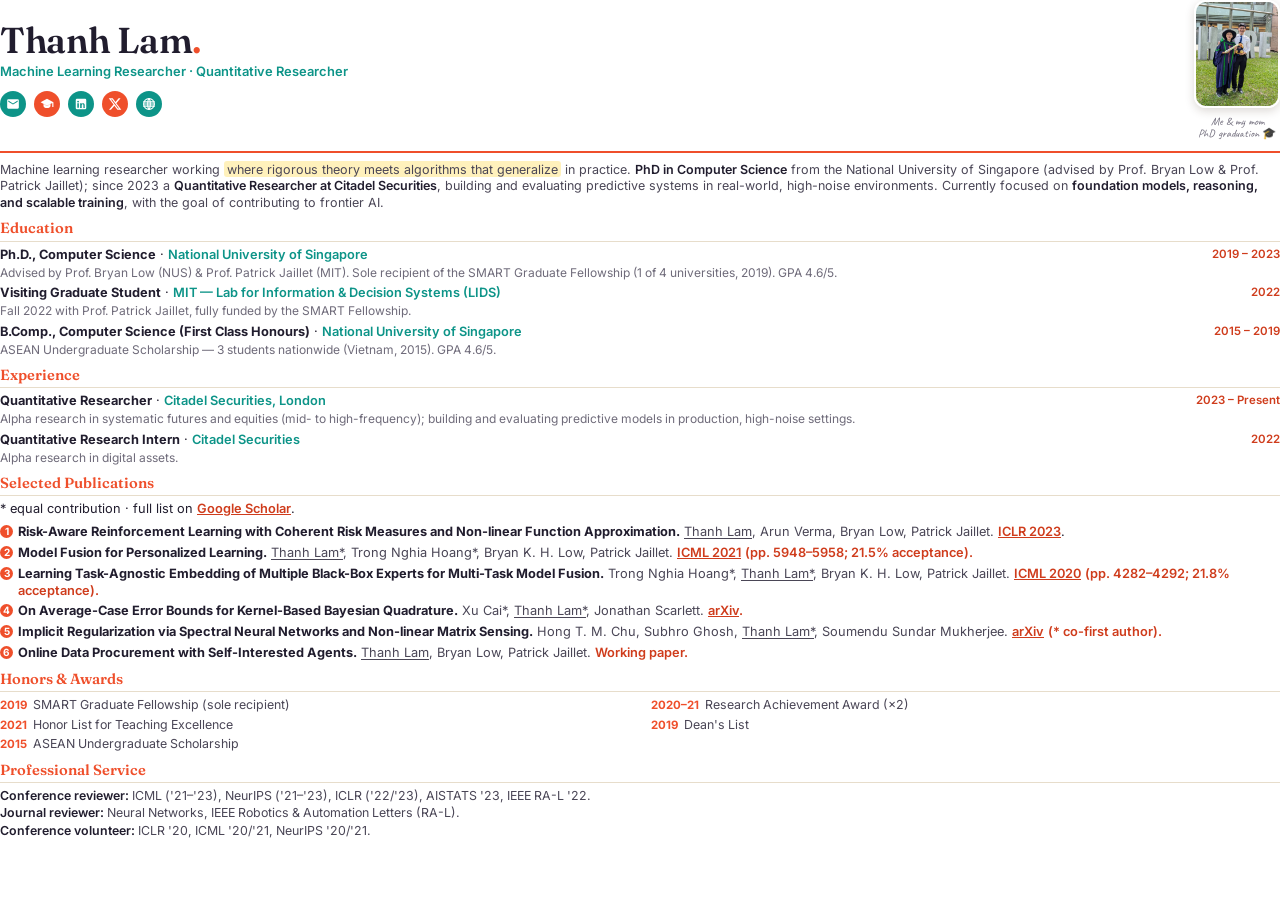
==== cv.html @ f82ea825 "Initial commit" ====
<!DOCTYPE html>
<html lang="en">
<head>
<meta charset="UTF-8" />
<title>Thanh Lam — CV</title>
<link rel="preconnect" href="https://fonts.googleapis.com" />
<link rel="preconnect" href="https://fonts.gstatic.com" crossorigin />
<link href="https://fonts.googleapis.com/css2?family=Caveat:wght@600;700&family=Fraunces:opsz,wght@9..144,500;9..144,600;9..144,700&family=Inter:wght@400;500;600;700&display=swap" rel="stylesheet" />
<style>
  @page { size: A4; margin: 13mm 15mm; }
  * { box-sizing: border-box; margin: 0; padding: 0; }
  :root {
    --ink: #211d2e;
    --soft: #4a4656;
    --faint: #6f6b7a;
    --accent: #ef4f2b;
    --accent-ink: #cf3c1c;
    --teal: #0d9488;
    --rule: #e7ddcb;
    --hl: #ffdf6b;
    --sans: 'Inter', -apple-system, Arial, sans-serif;
    --display: 'Fraunces', Georgia, serif;
    --hand: 'Caveat', cursive;
  }
  html { -webkit-print-color-adjust: exact; print-color-adjust: exact; }
  body { font-family: var(--sans); color: var(--ink); font-size: 9.6pt; line-height: 1.32; }
  a { color: inherit; text-decoration: none; }
  .hl {
    background-color: rgba(255, 223, 107, .45);
    border-radius: 3px; padding: .5px 3px;
    box-decoration-break: clone; -webkit-box-decoration-break: clone;
  }

  /* ---- Header ---- */
  .head { display: flex; gap: 18px; align-items: center; border-bottom: 2.5px solid var(--accent); padding-bottom: 11px; }
  .head__text { flex: 1; }
  .name { font-family: var(--display); font-size: 27pt; font-weight: 600; line-height: 1; letter-spacing: -.3px; }
  .name .dot { color: var(--accent); }
  .role { font-size: 9.7pt; color: var(--teal); font-weight: 600; margin-top: 5px; }

  .icons { display: flex; gap: 8px; margin-top: 11px; }
  .icons a {
    width: 26px; height: 26px; border-radius: 50%; background: var(--accent);
    display: inline-flex; align-items: center; justify-content: center;
  }
  .icons a.teal { background: var(--teal); }
  .icons svg { width: 14px; height: 14px; }
  .icons svg [fill] { fill: #fff; } .icons svg [stroke] { stroke: #fff; }

  .photo { width: 86px; flex: 0 0 86px; text-align: center; }
  .photo img { width: 86px; height: 108px; object-fit: cover; border-radius: 12px; border: 2.5px solid #fff; box-shadow: 0 3px 10px rgba(60,40,20,.18); }
  .photo .cap { font-family: var(--hand); font-size: 8.5pt; color: var(--faint); margin-top: 3px; line-height: 1.05; }

  /* ---- Summary ---- */
  .summary { margin-top: 9px; font-size: 9.4pt; color: var(--soft); }
  .summary b { color: var(--ink); font-weight: 600; }

  /* ---- Sections ---- */
  section { margin-top: 8px; }
  h2 {
    font-family: var(--display); font-size: 11pt; font-weight: 600; color: var(--accent);
    border-bottom: 1px solid var(--rule); padding-bottom: 2px; margin-bottom: 5px;
  }

  .row { display: grid; grid-template-columns: 1fr auto; gap: 8px; margin-bottom: 5px; }
  .row:last-child { margin-bottom: 0; }
  .row .title { font-weight: 700; }
  .row .where { color: var(--teal); font-weight: 600; }
  .row .detail { color: var(--faint); font-size: 9pt; margin-top: 1px; }
  .when { text-align: right; color: var(--accent-ink); font-size: 8.6pt; font-weight: 600; white-space: nowrap; }

  /* publications */
  ol.pubs { list-style: none; counter-reset: p; }
  ol.pubs li { position: relative; padding-left: 18px; margin-bottom: 4px; }
  ol.pubs li::before {
    counter-increment: p; content: counter(p);
    position: absolute; left: 0; top: 1px; color: #fff; background: var(--accent);
    width: 13px; height: 13px; border-radius: 50%; font-size: 7.5pt; font-weight: 700;
    display: flex; align-items: center; justify-content: center;
  }
  .pub-title { font-weight: 700; }
  .pub-authors { color: var(--soft); }
  .pub-venue { color: var(--accent-ink); font-weight: 600; }
  .me { text-decoration: underline; text-underline-offset: 2px; }

  .cols { display: grid; grid-template-columns: 1fr 1fr; gap: 3px 22px; }
  .kv { font-size: 9.3pt; color: var(--soft); }
  .kv .yr { color: var(--accent); font-weight: 700; font-size: 8.6pt; margin-right: 6px; }
  .inline { font-size: 9.3pt; color: var(--soft); margin-bottom: 1px; }
  .inline b { color: var(--ink); font-weight: 600; }
</style>
</head>
<body>

  <div class="head">
    <div class="head__text">
      <div class="name">Thanh Lam<span class="dot">.</span></div>
      <div class="role">Machine Learning Researcher · Quantitative Researcher</div>
      <div class="icons">
        <a class="teal" href="mailto:lamchithanh1997@gmail.com" title="Email" aria-label="Email">
          <svg viewBox="0 0 24 24"><path fill="#fff" d="M20 4H4a2 2 0 0 0-2 2v12a2 2 0 0 0 2 2h16a2 2 0 0 0 2-2V6a2 2 0 0 0-2-2Zm0 4-8 5-8-5V6l8 5 8-5Z"/></svg>
        </a>
        <a href="https://scholar.google.com/citations?user=EnEvefwAAAAJ&hl=en" title="Google Scholar" aria-label="Google Scholar">
          <svg viewBox="0 0 24 24"><path fill="#fff" d="M12 3 1 9l11 6 9-4.91V17h2V9L12 3Zm-6 9.18v3.32C6 17.43 8.69 19 12 19s6-1.57 6-3.5v-3.32l-6 3.27-6-3.27Z"/></svg>
        </a>
        <a class="teal" href="https://www.linkedin.com/in/thanhlam26/" title="LinkedIn" aria-label="LinkedIn">
          <svg viewBox="0 0 24 24"><path fill="#fff" d="M19 3a2 2 0 0 1 2 2v14a2 2 0 0 1-2 2H5a2 2 0 0 1-2-2V5a2 2 0 0 1 2-2h14ZM8.34 18.34V10.5H5.67v7.84h2.67ZM7 9.34a1.55 1.55 0 1 0 0-3.1 1.55 1.55 0 0 0 0 3.1Zm11.34 9v-4.3c0-2.3-1.23-3.37-2.87-3.37a2.48 2.48 0 0 0-2.25 1.24v-1.06h-2.67v7.84h2.67v-4.15c0-1.1.2-2.16 1.57-2.16 1.34 0 1.35 1.26 1.35 2.23v4.08h2.87Z"/></svg>
        </a>
        <a href="https://x.com/chi_thanh_lam" title="X" aria-label="X">
          <svg viewBox="0 0 24 24"><path fill="#fff" d="M18.244 2.25h3.308l-7.227 8.26 8.502 11.24H16.17l-5.214-6.817L4.99 21.75H1.68l7.73-8.835L1.254 2.25H8.08l4.713 6.231 5.45-6.231Zm-1.161 17.52h1.833L7.084 4.126H5.117L17.083 19.77Z"/></svg>
        </a>
        <a class="teal" href="https://thanh-lam-research.github.io" title="Personal website" aria-label="Personal website">
          <svg viewBox="0 0 24 24" fill="none" stroke="#fff" stroke-width="1.9" stroke-linecap="round" stroke-linejoin="round">
            <circle cx="12" cy="12" r="9.2"/>
            <line x1="2.8" y1="12" x2="21.2" y2="12"/>
            <line x1="2.8" y1="8.3" x2="21.2" y2="8.3"/>
            <line x1="2.8" y1="15.7" x2="21.2" y2="15.7"/>
            <path d="M12 2.8c3 2.6 3 15.8 0 18.4M12 2.8c-3 2.6-3 15.8 0 18.4"/>
          </svg>
        </a>
      </div>
    </div>
    <div class="photo">
      <img src="assets/profile.jpg" alt="Thanh Lam" />
      <div class="cap">Me &amp; my mom<br>PhD graduation 🎓</div>
    </div>
  </div>

  <p class="summary">
    Machine learning researcher working <span class="hl">where rigorous theory meets algorithms that
    generalize</span> in practice. <b>PhD in Computer Science</b> from the National University of Singapore
    (advised by Prof. Bryan Low &amp; Prof. Patrick Jaillet); since 2023 a <b>Quantitative Researcher at
    Citadel Securities</b>, building and evaluating predictive systems in real-world, high-noise environments.
    Currently focused on <b>foundation models, reasoning, and scalable training</b>, with the goal of
    contributing to frontier AI.
  </p>

  <section>
    <h2>Education</h2>
    <div class="row">
      <div>
        <span class="title">Ph.D., Computer Science</span> · <span class="where">National University of Singapore</span>
        <div class="detail">Advised by Prof. Bryan Low (NUS) &amp; Prof. Patrick Jaillet (MIT). Sole recipient of the SMART Graduate Fellowship (1 of 4 universities, 2019). GPA 4.6/5.</div>
      </div>
      <div class="when">2019 – 2023</div>
    </div>
    <div class="row">
      <div>
        <span class="title">Visiting Graduate Student</span> · <span class="where">MIT — Lab for Information &amp; Decision Systems (LIDS)</span>
        <div class="detail">Fall 2022 with Prof. Patrick Jaillet, fully funded by the SMART Fellowship.</div>
      </div>
      <div class="when">2022</div>
    </div>
    <div class="row">
      <div>
        <span class="title">B.Comp., Computer Science (First Class Honours)</span> · <span class="where">National University of Singapore</span>
        <div class="detail">ASEAN Undergraduate Scholarship — 3 students nationwide (Vietnam, 2015). GPA 4.6/5.</div>
      </div>
      <div class="when">2015 – 2019</div>
    </div>
  </section>

  <section>
    <h2>Experience</h2>
    <div class="row">
      <div>
        <span class="title">Quantitative Researcher</span> · <span class="where">Citadel Securities, London</span>
        <div class="detail">Alpha research in systematic futures and equities (mid- to high-frequency); building and evaluating predictive models in production, high-noise settings.</div>
      </div>
      <div class="when">2023 – Present</div>
    </div>
    <div class="row">
      <div>
        <span class="title">Quantitative Research Intern</span> · <span class="where">Citadel Securities</span>
        <div class="detail">Alpha research in digital assets.</div>
      </div>
      <div class="when">2022</div>
    </div>
  </section>

  <section>
    <h2>Selected Publications</h2>
    <p class="detail" style="margin-bottom:6px;">* equal contribution · full list on <a href="https://scholar.google.com/citations?user=EnEvefwAAAAJ&hl=en" style="color:var(--accent-ink);font-weight:600;text-decoration:underline;">Google Scholar</a>.</p>
    <ol class="pubs">
      <li>
        <span class="pub-title">Risk-Aware Reinforcement Learning with Coherent Risk Measures and Non-linear Function Approximation.</span>
        <span class="pub-authors"><span class="me">Thanh Lam</span>, Arun Verma, Bryan Low, Patrick Jaillet.</span>
        <a href="https://openreview.net/forum?id=-RwZOVybbj" class="pub-venue" style="text-decoration:underline;">ICLR 2023</a>.
      </li>
      <li>
        <span class="pub-title">Model Fusion for Personalized Learning.</span>
        <span class="pub-authors"><span class="me">Thanh Lam*</span>, Trong Nghia Hoang*, Bryan K. H. Low, Patrick Jaillet.</span>
        <a href="https://proceedings.mlr.press/v139/lam21a.html" class="pub-venue" style="text-decoration:underline;">ICML 2021</a>
        <span class="pub-venue">(pp. 5948–5958; 21.5% acceptance).</span>
      </li>
      <li>
        <span class="pub-title">Learning Task-Agnostic Embedding of Multiple Black-Box Experts for Multi-Task Model Fusion.</span>
        <span class="pub-authors">Trong Nghia Hoang*, <span class="me">Thanh Lam*</span>, Bryan K. H. Low, Patrick Jaillet.</span>
        <a href="https://proceedings.mlr.press/v119/hoang20b.html" class="pub-venue" style="text-decoration:underline;">ICML 2020</a>
        <span class="pub-venue">(pp. 4282–4292; 21.8% acceptance).</span>
      </li>
      <li>
        <span class="pub-title">On Average-Case Error Bounds for Kernel-Based Bayesian Quadrature.</span>
        <span class="pub-authors">Xu Cai*, <span class="me">Thanh Lam*</span>, Jonathan Scarlett.</span>
        <a href="https://arxiv.org/abs/2202.10615" class="pub-venue" style="text-decoration:underline;">arXiv</a><span class="pub-venue">.</span>
      </li>
      <li>
        <span class="pub-title">Implicit Regularization via Spectral Neural Networks and Non-linear Matrix Sensing.</span>
        <span class="pub-authors">Hong T. M. Chu, Subhro Ghosh, <span class="me">Thanh Lam*</span>, Soumendu Sundar Mukherjee.</span>
        <a href="https://arxiv.org/abs/2402.17595" class="pub-venue" style="text-decoration:underline;">arXiv</a>
        <span class="pub-venue">(* co-first author).</span>
      </li>
      <li>
        <span class="pub-title">Online Data Procurement with Self-Interested Agents.</span>
        <span class="pub-authors"><span class="me">Thanh Lam</span>, Bryan Low, Patrick Jaillet.</span>
        <span class="pub-venue">Working paper.</span>
      </li>
    </ol>
  </section>

  <section>
    <h2>Honors &amp; Awards</h2>
    <div class="cols">
      <div class="kv"><span class="yr">2019</span>SMART Graduate Fellowship (sole recipient)</div>
      <div class="kv"><span class="yr">2020–21</span>Research Achievement Award (×2)</div>
      <div class="kv"><span class="yr">2021</span>Honor List for Teaching Excellence</div>
      <div class="kv"><span class="yr">2019</span>Dean's List</div>
      <div class="kv"><span class="yr">2015</span>ASEAN Undergraduate Scholarship</div>
    </div>
  </section>

  <section>
    <h2>Professional Service</h2>
    <div class="inline"><b>Conference reviewer:</b> ICML ('21–'23), NeurIPS ('21–'23), ICLR ('22/'23), AISTATS '23, IEEE RA-L '22.</div>
    <div class="inline"><b>Journal reviewer:</b> Neural Networks, IEEE Robotics &amp; Automation Letters (RA-L).</div>
    <div class="inline"><b>Conference volunteer:</b> ICLR '20, ICML '20/'21, NeurIPS '20/'21.</div>
  </section>

</body>
</html>
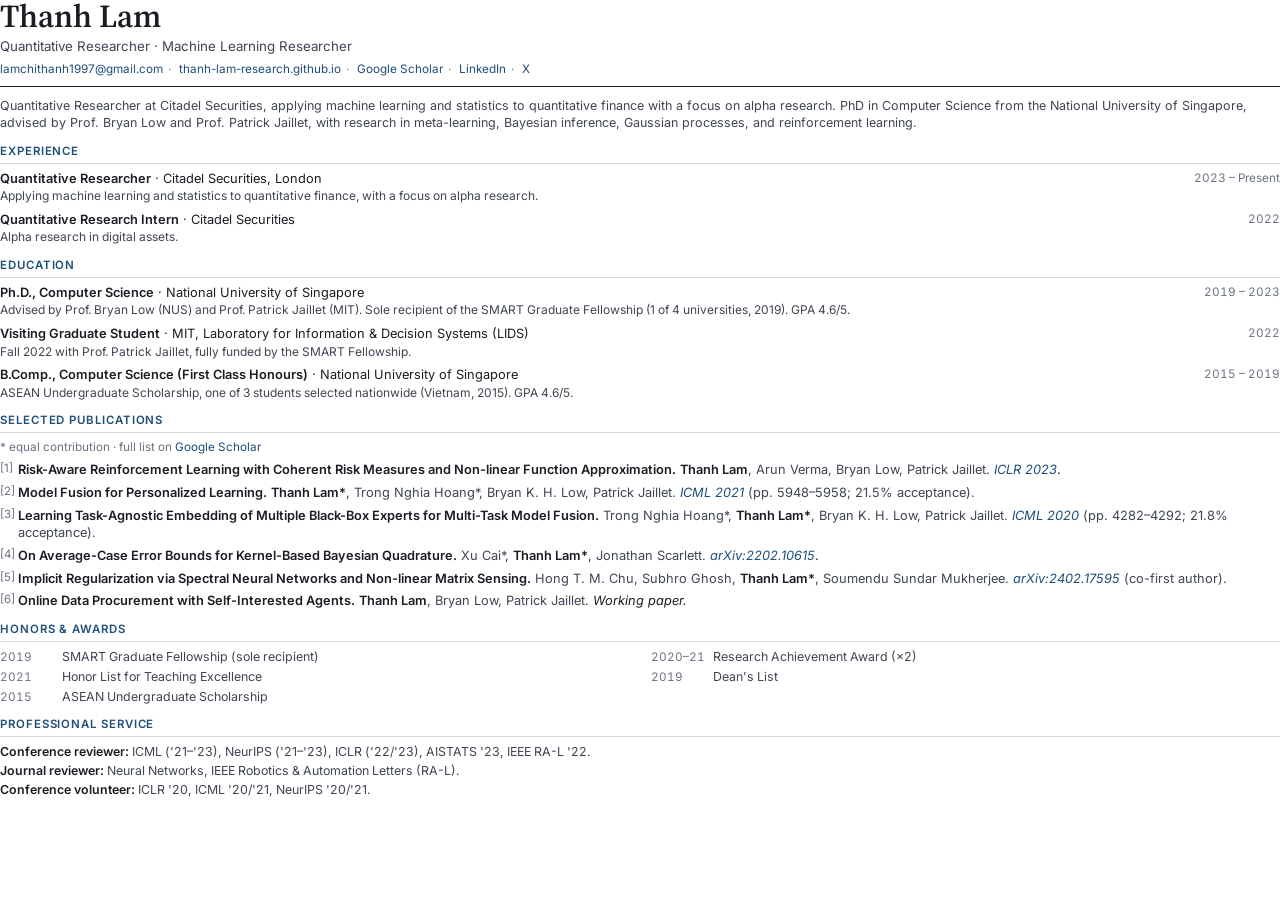
==== commit d554ec22: "Redesign site and CV with a more professional look - Rewrite bio in third person and simplify sectio" ====
--- a/cv.html
+++ b/cv.html
@@ -5,167 +5,98 @@
 <title>Thanh Lam — CV</title>
 <link rel="preconnect" href="https://fonts.googleapis.com" />
 <link rel="preconnect" href="https://fonts.gstatic.com" crossorigin />
-<link href="https://fonts.googleapis.com/css2?family=Caveat:wght@600;700&family=Fraunces:opsz,wght@9..144,500;9..144,600;9..144,700&family=Inter:wght@400;500;600;700&display=swap" rel="stylesheet" />
+<link href="https://fonts.googleapis.com/css2?family=Source+Serif+4:opsz,wght@8..60,400;8..60,600&family=Inter:wght@400;500;600&display=swap" rel="stylesheet" />
 <style>
-  @page { size: A4; margin: 13mm 15mm; }
+  @page { size: A4; margin: 15mm 17mm; }
   * { box-sizing: border-box; margin: 0; padding: 0; }
   :root {
-    --ink: #211d2e;
-    --soft: #4a4656;
-    --faint: #6f6b7a;
-    --accent: #ef4f2b;
-    --accent-ink: #cf3c1c;
-    --teal: #0d9488;
-    --rule: #e7ddcb;
-    --hl: #ffdf6b;
+    --ink: #1a1d23;
+    --soft: #3f4552;
+    --faint: #6b7280;
+    --accent: #1f4e79;
+    --rule: #d5d9de;
     --sans: 'Inter', -apple-system, Arial, sans-serif;
-    --display: 'Fraunces', Georgia, serif;
-    --hand: 'Caveat', cursive;
+    --display: 'Source Serif 4', Georgia, serif;
   }
   html { -webkit-print-color-adjust: exact; print-color-adjust: exact; }
-  body { font-family: var(--sans); color: var(--ink); font-size: 9.6pt; line-height: 1.32; }
+  body { font-family: var(--sans); color: var(--ink); font-size: 9.6pt; line-height: 1.38; }
   a { color: inherit; text-decoration: none; }
-  .hl {
-    background-color: rgba(255, 223, 107, .45);
-    border-radius: 3px; padding: .5px 3px;
-    box-decoration-break: clone; -webkit-box-decoration-break: clone;
+
+  /* ---- Header ---- */
+  .head { border-bottom: 1px solid var(--ink); padding-bottom: 9px; }
+  .name { font-family: var(--display); font-size: 24pt; font-weight: 600; line-height: 1.05; }
+  .role { font-size: 10pt; color: var(--soft); margin-top: 3px; }
+  .contact { font-size: 8.8pt; color: var(--soft); margin-top: 6px; }
+  .contact a { color: var(--accent); }
+  .contact .sep { color: var(--faint); margin: 0 5px; }
+
+  /* ---- Summary ---- */
+  .summary { margin-top: 10px; font-size: 9.4pt; color: var(--soft); }
+
+  /* ---- Sections ---- */
+  section { margin-top: 12px; }
+  h2 {
+    font-family: var(--sans); font-size: 8.6pt; font-weight: 600; color: var(--accent);
+    text-transform: uppercase; letter-spacing: .08em;
+    border-bottom: 1px solid var(--rule); padding-bottom: 3px; margin-bottom: 6px;
   }
 
-  /* ---- Header ---- */
-  .head { display: flex; gap: 18px; align-items: center; border-bottom: 2.5px solid var(--accent); padding-bottom: 11px; }
-  .head__text { flex: 1; }
-  .name { font-family: var(--display); font-size: 27pt; font-weight: 600; line-height: 1; letter-spacing: -.3px; }
-  .name .dot { color: var(--accent); }
-  .role { font-size: 9.7pt; color: var(--teal); font-weight: 600; margin-top: 5px; }
-
-  .icons { display: flex; gap: 8px; margin-top: 11px; }
-  .icons a {
-    width: 26px; height: 26px; border-radius: 50%; background: var(--accent);
-    display: inline-flex; align-items: center; justify-content: center;
-  }
-  .icons a.teal { background: var(--teal); }
-  .icons svg { width: 14px; height: 14px; }
-  .icons svg [fill] { fill: #fff; } .icons svg [stroke] { stroke: #fff; }
-
-  .photo { width: 86px; flex: 0 0 86px; text-align: center; }
-  .photo img { width: 86px; height: 108px; object-fit: cover; border-radius: 12px; border: 2.5px solid #fff; box-shadow: 0 3px 10px rgba(60,40,20,.18); }
-  .photo .cap { font-family: var(--hand); font-size: 8.5pt; color: var(--faint); margin-top: 3px; line-height: 1.05; }
-
-  /* ---- Summary ---- */
-  .summary { margin-top: 9px; font-size: 9.4pt; color: var(--soft); }
-  .summary b { color: var(--ink); font-weight: 600; }
-
-  /* ---- Sections ---- */
-  section { margin-top: 8px; }
-  h2 {
-    font-family: var(--display); font-size: 11pt; font-weight: 600; color: var(--accent);
-    border-bottom: 1px solid var(--rule); padding-bottom: 2px; margin-bottom: 5px;
-  }
-
-  .row { display: grid; grid-template-columns: 1fr auto; gap: 8px; margin-bottom: 5px; }
+  .row { display: grid; grid-template-columns: 1fr auto; gap: 12px; margin-bottom: 6px; }
   .row:last-child { margin-bottom: 0; }
-  .row .title { font-weight: 700; }
-  .row .where { color: var(--teal); font-weight: 600; }
-  .row .detail { color: var(--faint); font-size: 9pt; margin-top: 1px; }
-  .when { text-align: right; color: var(--accent-ink); font-size: 8.6pt; font-weight: 600; white-space: nowrap; }
+  .row .title { font-weight: 600; }
+  .row .where { color: var(--ink); }
+  .row .detail { color: var(--soft); font-size: 9pt; margin-top: 1px; }
+  .when { text-align: right; color: var(--faint); font-size: 8.8pt; white-space: nowrap; font-variant-numeric: tabular-nums; }
 
   /* publications */
+  .note { color: var(--faint); font-size: 8.8pt; margin-bottom: 6px; }
+  .note a { color: var(--accent); }
   ol.pubs { list-style: none; counter-reset: p; }
-  ol.pubs li { position: relative; padding-left: 18px; margin-bottom: 4px; }
+  ol.pubs li { position: relative; padding-left: 18px; margin-bottom: 5px; }
   ol.pubs li::before {
-    counter-increment: p; content: counter(p);
-    position: absolute; left: 0; top: 1px; color: #fff; background: var(--accent);
-    width: 13px; height: 13px; border-radius: 50%; font-size: 7.5pt; font-weight: 700;
-    display: flex; align-items: center; justify-content: center;
+    counter-increment: p; content: "[" counter(p) "]";
+    position: absolute; left: 0; top: 0; color: var(--faint); font-size: 8.6pt;
   }
-  .pub-title { font-weight: 700; }
+  .pub-title { font-weight: 600; }
   .pub-authors { color: var(--soft); }
-  .pub-venue { color: var(--accent-ink); font-weight: 600; }
-  .me { text-decoration: underline; text-underline-offset: 2px; }
+  .pub-venue { color: var(--ink); font-style: italic; }
+  a.pub-venue { color: var(--accent); }
+  .me { font-weight: 600; color: var(--ink); }
 
   .cols { display: grid; grid-template-columns: 1fr 1fr; gap: 3px 22px; }
   .kv { font-size: 9.3pt; color: var(--soft); }
-  .kv .yr { color: var(--accent); font-weight: 700; font-size: 8.6pt; margin-right: 6px; }
-  .inline { font-size: 9.3pt; color: var(--soft); margin-bottom: 1px; }
+  .kv .yr { display: inline-block; min-width: 62px; color: var(--faint); font-size: 8.8pt; font-variant-numeric: tabular-nums; }
+  .inline { font-size: 9.3pt; color: var(--soft); margin-bottom: 2px; }
   .inline b { color: var(--ink); font-weight: 600; }
 </style>
 </head>
 <body>
 
   <div class="head">
-    <div class="head__text">
-      <div class="name">Thanh Lam<span class="dot">.</span></div>
-      <div class="role">Machine Learning Researcher · Quantitative Researcher</div>
-      <div class="icons">
-        <a class="teal" href="mailto:lamchithanh1997@gmail.com" title="Email" aria-label="Email">
-          <svg viewBox="0 0 24 24"><path fill="#fff" d="M20 4H4a2 2 0 0 0-2 2v12a2 2 0 0 0 2 2h16a2 2 0 0 0 2-2V6a2 2 0 0 0-2-2Zm0 4-8 5-8-5V6l8 5 8-5Z"/></svg>
-        </a>
-        <a href="https://scholar.google.com/citations?user=EnEvefwAAAAJ&hl=en" title="Google Scholar" aria-label="Google Scholar">
-          <svg viewBox="0 0 24 24"><path fill="#fff" d="M12 3 1 9l11 6 9-4.91V17h2V9L12 3Zm-6 9.18v3.32C6 17.43 8.69 19 12 19s6-1.57 6-3.5v-3.32l-6 3.27-6-3.27Z"/></svg>
-        </a>
-        <a class="teal" href="https://www.linkedin.com/in/thanhlam26/" title="LinkedIn" aria-label="LinkedIn">
-          <svg viewBox="0 0 24 24"><path fill="#fff" d="M19 3a2 2 0 0 1 2 2v14a2 2 0 0 1-2 2H5a2 2 0 0 1-2-2V5a2 2 0 0 1 2-2h14ZM8.34 18.34V10.5H5.67v7.84h2.67ZM7 9.34a1.55 1.55 0 1 0 0-3.1 1.55 1.55 0 0 0 0 3.1Zm11.34 9v-4.3c0-2.3-1.23-3.37-2.87-3.37a2.48 2.48 0 0 0-2.25 1.24v-1.06h-2.67v7.84h2.67v-4.15c0-1.1.2-2.16 1.57-2.16 1.34 0 1.35 1.26 1.35 2.23v4.08h2.87Z"/></svg>
-        </a>
-        <a href="https://x.com/chi_thanh_lam" title="X" aria-label="X">
-          <svg viewBox="0 0 24 24"><path fill="#fff" d="M18.244 2.25h3.308l-7.227 8.26 8.502 11.24H16.17l-5.214-6.817L4.99 21.75H1.68l7.73-8.835L1.254 2.25H8.08l4.713 6.231 5.45-6.231Zm-1.161 17.52h1.833L7.084 4.126H5.117L17.083 19.77Z"/></svg>
-        </a>
-        <a class="teal" href="https://thanh-lam-research.github.io" title="Personal website" aria-label="Personal website">
-          <svg viewBox="0 0 24 24" fill="none" stroke="#fff" stroke-width="1.9" stroke-linecap="round" stroke-linejoin="round">
-            <circle cx="12" cy="12" r="9.2"/>
-            <line x1="2.8" y1="12" x2="21.2" y2="12"/>
-            <line x1="2.8" y1="8.3" x2="21.2" y2="8.3"/>
-            <line x1="2.8" y1="15.7" x2="21.2" y2="15.7"/>
-            <path d="M12 2.8c3 2.6 3 15.8 0 18.4M12 2.8c-3 2.6-3 15.8 0 18.4"/>
-          </svg>
-        </a>
-      </div>
-    </div>
-    <div class="photo">
-      <img src="assets/profile.jpg" alt="Thanh Lam" />
-      <div class="cap">Me &amp; my mom<br>PhD graduation 🎓</div>
+    <div class="name">Thanh Lam</div>
+    <div class="role">Quantitative Researcher · Machine Learning Researcher</div>
+    <div class="contact">
+      <a href="mailto:lamchithanh1997@gmail.com">lamchithanh1997@gmail.com</a><span class="sep">·</span>
+      <a href="https://thanh-lam-research.github.io">thanh-lam-research.github.io</a><span class="sep">·</span>
+      <a href="https://scholar.google.com/citations?user=EnEvefwAAAAJ&hl=en">Google Scholar</a><span class="sep">·</span>
+      <a href="https://www.linkedin.com/in/thanhlam26/">LinkedIn</a><span class="sep">·</span>
+      <a href="https://x.com/chi_thanh_lam">X</a>
     </div>
   </div>
 
   <p class="summary">
-    Machine learning researcher working <span class="hl">where rigorous theory meets algorithms that
-    generalize</span> in practice. <b>PhD in Computer Science</b> from the National University of Singapore
-    (advised by Prof. Bryan Low &amp; Prof. Patrick Jaillet); since 2023 a <b>Quantitative Researcher at
-    Citadel Securities</b>, building and evaluating predictive systems in real-world, high-noise environments.
-    Currently focused on <b>foundation models, reasoning, and scalable training</b>, with the goal of
-    contributing to frontier AI.
+    Quantitative Researcher at Citadel Securities, applying machine learning and statistics to quantitative
+    finance with a focus on alpha research. PhD in Computer Science from the National University of Singapore,
+    advised by Prof. Bryan Low and Prof. Patrick Jaillet, with research in meta-learning, Bayesian inference,
+    Gaussian processes, and reinforcement learning.
   </p>
-
-  <section>
-    <h2>Education</h2>
-    <div class="row">
-      <div>
-        <span class="title">Ph.D., Computer Science</span> · <span class="where">National University of Singapore</span>
-        <div class="detail">Advised by Prof. Bryan Low (NUS) &amp; Prof. Patrick Jaillet (MIT). Sole recipient of the SMART Graduate Fellowship (1 of 4 universities, 2019). GPA 4.6/5.</div>
-      </div>
-      <div class="when">2019 – 2023</div>
-    </div>
-    <div class="row">
-      <div>
-        <span class="title">Visiting Graduate Student</span> · <span class="where">MIT — Lab for Information &amp; Decision Systems (LIDS)</span>
-        <div class="detail">Fall 2022 with Prof. Patrick Jaillet, fully funded by the SMART Fellowship.</div>
-      </div>
-      <div class="when">2022</div>
-    </div>
-    <div class="row">
-      <div>
-        <span class="title">B.Comp., Computer Science (First Class Honours)</span> · <span class="where">National University of Singapore</span>
-        <div class="detail">ASEAN Undergraduate Scholarship — 3 students nationwide (Vietnam, 2015). GPA 4.6/5.</div>
-      </div>
-      <div class="when">2015 – 2019</div>
-    </div>
-  </section>
 
   <section>
     <h2>Experience</h2>
     <div class="row">
       <div>
         <span class="title">Quantitative Researcher</span> · <span class="where">Citadel Securities, London</span>
-        <div class="detail">Alpha research in systematic futures and equities (mid- to high-frequency); building and evaluating predictive models in production, high-noise settings.</div>
+        <div class="detail">Applying machine learning and statistics to quantitative finance, with a focus on alpha research.</div>
       </div>
       <div class="when">2023 – Present</div>
     </div>
@@ -179,36 +110,61 @@
   </section>
 
   <section>
+    <h2>Education</h2>
+    <div class="row">
+      <div>
+        <span class="title">Ph.D., Computer Science</span> · <span class="where">National University of Singapore</span>
+        <div class="detail">Advised by Prof. Bryan Low (NUS) and Prof. Patrick Jaillet (MIT). Sole recipient of the SMART Graduate Fellowship (1 of 4 universities, 2019). GPA 4.6/5.</div>
+      </div>
+      <div class="when">2019 – 2023</div>
+    </div>
+    <div class="row">
+      <div>
+        <span class="title">Visiting Graduate Student</span> · <span class="where">MIT, Laboratory for Information &amp; Decision Systems (LIDS)</span>
+        <div class="detail">Fall 2022 with Prof. Patrick Jaillet, fully funded by the SMART Fellowship.</div>
+      </div>
+      <div class="when">2022</div>
+    </div>
+    <div class="row">
+      <div>
+        <span class="title">B.Comp., Computer Science (First Class Honours)</span> · <span class="where">National University of Singapore</span>
+        <div class="detail">ASEAN Undergraduate Scholarship, one of 3 students selected nationwide (Vietnam, 2015). GPA 4.6/5.</div>
+      </div>
+      <div class="when">2015 – 2019</div>
+    </div>
+  </section>
+
+  <section>
     <h2>Selected Publications</h2>
-    <p class="detail" style="margin-bottom:6px;">* equal contribution · full list on <a href="https://scholar.google.com/citations?user=EnEvefwAAAAJ&hl=en" style="color:var(--accent-ink);font-weight:600;text-decoration:underline;">Google Scholar</a>.</p>
+    <p class="note">* equal contribution · full list on <a href="https://scholar.google.com/citations?user=EnEvefwAAAAJ&hl=en">Google Scholar</a></p>
     <ol class="pubs">
       <li>
         <span class="pub-title">Risk-Aware Reinforcement Learning with Coherent Risk Measures and Non-linear Function Approximation.</span>
         <span class="pub-authors"><span class="me">Thanh Lam</span>, Arun Verma, Bryan Low, Patrick Jaillet.</span>
-        <a href="https://openreview.net/forum?id=-RwZOVybbj" class="pub-venue" style="text-decoration:underline;">ICLR 2023</a>.
+        <a href="https://openreview.net/forum?id=-RwZOVybbj" class="pub-venue">ICLR 2023</a>.
       </li>
       <li>
         <span class="pub-title">Model Fusion for Personalized Learning.</span>
         <span class="pub-authors"><span class="me">Thanh Lam*</span>, Trong Nghia Hoang*, Bryan K. H. Low, Patrick Jaillet.</span>
-        <a href="https://proceedings.mlr.press/v139/lam21a.html" class="pub-venue" style="text-decoration:underline;">ICML 2021</a>
-        <span class="pub-venue">(pp. 5948–5958; 21.5% acceptance).</span>
+        <a href="https://proceedings.mlr.press/v139/lam21a.html" class="pub-venue">ICML 2021</a>
+        <span class="pub-authors">(pp. 5948–5958; 21.5% acceptance).</span>
       </li>
       <li>
         <span class="pub-title">Learning Task-Agnostic Embedding of Multiple Black-Box Experts for Multi-Task Model Fusion.</span>
         <span class="pub-authors">Trong Nghia Hoang*, <span class="me">Thanh Lam*</span>, Bryan K. H. Low, Patrick Jaillet.</span>
-        <a href="https://proceedings.mlr.press/v119/hoang20b.html" class="pub-venue" style="text-decoration:underline;">ICML 2020</a>
-        <span class="pub-venue">(pp. 4282–4292; 21.8% acceptance).</span>
+        <a href="https://proceedings.mlr.press/v119/hoang20b.html" class="pub-venue">ICML 2020</a>
+        <span class="pub-authors">(pp. 4282–4292; 21.8% acceptance).</span>
       </li>
       <li>
         <span class="pub-title">On Average-Case Error Bounds for Kernel-Based Bayesian Quadrature.</span>
         <span class="pub-authors">Xu Cai*, <span class="me">Thanh Lam*</span>, Jonathan Scarlett.</span>
-        <a href="https://arxiv.org/abs/2202.10615" class="pub-venue" style="text-decoration:underline;">arXiv</a><span class="pub-venue">.</span>
+        <a href="https://arxiv.org/abs/2202.10615" class="pub-venue">arXiv:2202.10615</a>.
       </li>
       <li>
         <span class="pub-title">Implicit Regularization via Spectral Neural Networks and Non-linear Matrix Sensing.</span>
         <span class="pub-authors">Hong T. M. Chu, Subhro Ghosh, <span class="me">Thanh Lam*</span>, Soumendu Sundar Mukherjee.</span>
-        <a href="https://arxiv.org/abs/2402.17595" class="pub-venue" style="text-decoration:underline;">arXiv</a>
-        <span class="pub-venue">(* co-first author).</span>
+        <a href="https://arxiv.org/abs/2402.17595" class="pub-venue">arXiv:2402.17595</a>
+        <span class="pub-authors">(co-first author).</span>
       </li>
       <li>
         <span class="pub-title">Online Data Procurement with Self-Interested Agents.</span>
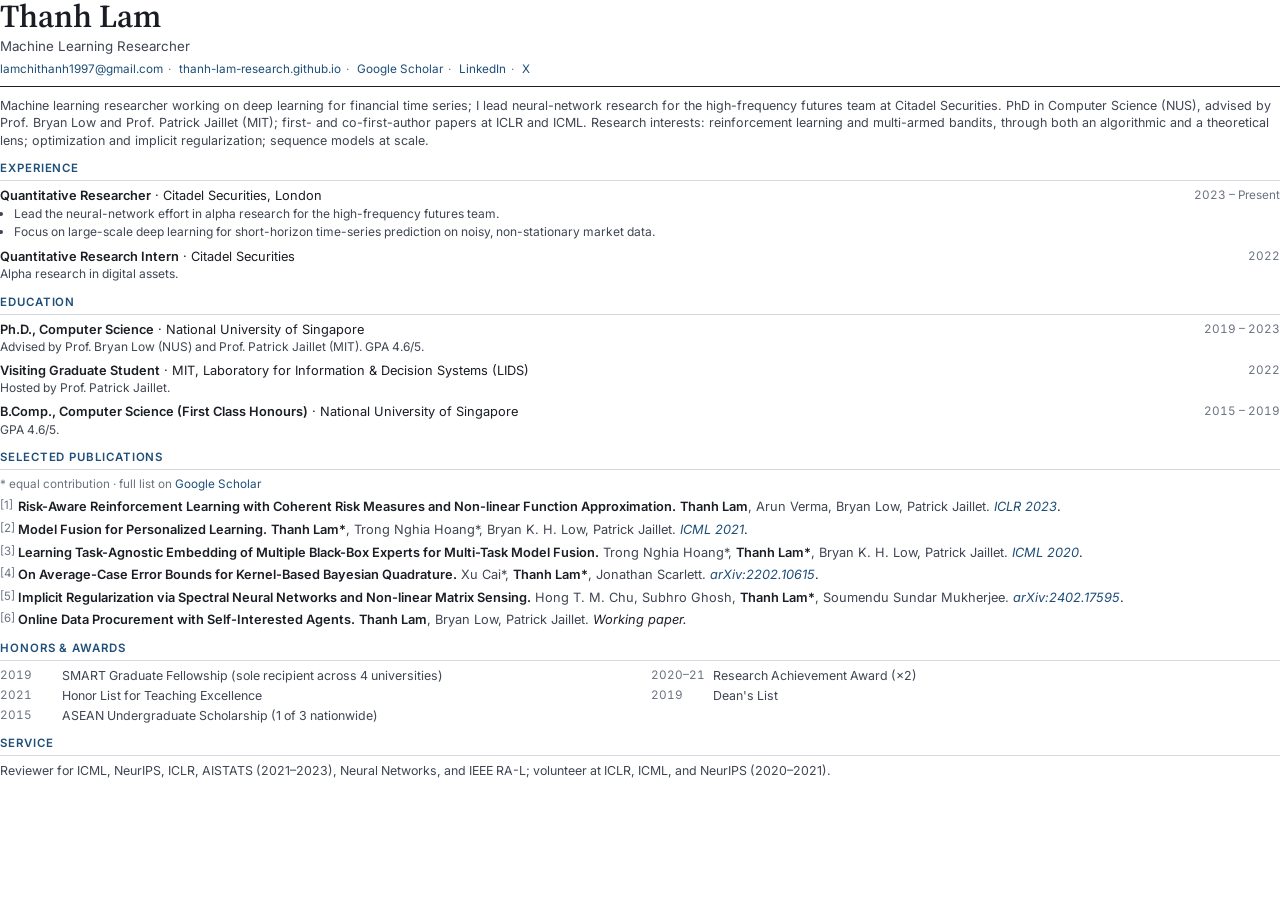
==== commit 06eb3643: "Reposition site and CV around ML research - First-person intro focused on deep learning for financia" ====
--- a/cv.html
+++ b/cv.html
@@ -46,6 +46,8 @@
   .row .title { font-weight: 600; }
   .row .where { color: var(--ink); }
   .row .detail { color: var(--soft); font-size: 9pt; margin-top: 1px; }
+  .row .bullets { color: var(--soft); font-size: 9pt; margin: 2px 0 0 14px; }
+  .row .bullets li { margin-bottom: 1px; }
   .when { text-align: right; color: var(--faint); font-size: 8.8pt; white-space: nowrap; font-variant-numeric: tabular-nums; }
 
   /* publications */
@@ -64,8 +66,8 @@
   .me { font-weight: 600; color: var(--ink); }
 
   .cols { display: grid; grid-template-columns: 1fr 1fr; gap: 3px 22px; }
-  .kv { font-size: 9.3pt; color: var(--soft); }
-  .kv .yr { display: inline-block; min-width: 62px; color: var(--faint); font-size: 8.8pt; font-variant-numeric: tabular-nums; }
+  .kv { display: grid; grid-template-columns: 62px 1fr; font-size: 9.3pt; color: var(--soft); }
+  .kv .yr { color: var(--faint); font-size: 8.8pt; font-variant-numeric: tabular-nums; }
   .inline { font-size: 9.3pt; color: var(--soft); margin-bottom: 2px; }
   .inline b { color: var(--ink); font-weight: 600; }
 </style>
@@ -74,7 +76,7 @@
 
   <div class="head">
     <div class="name">Thanh Lam</div>
-    <div class="role">Quantitative Researcher · Machine Learning Researcher</div>
+    <div class="role">Machine Learning Researcher</div>
     <div class="contact">
       <a href="mailto:lamchithanh1997@gmail.com">lamchithanh1997@gmail.com</a><span class="sep">·</span>
       <a href="https://thanh-lam-research.github.io">thanh-lam-research.github.io</a><span class="sep">·</span>
@@ -85,10 +87,11 @@
   </div>
 
   <p class="summary">
-    Quantitative Researcher at Citadel Securities, applying machine learning and statistics to quantitative
-    finance with a focus on alpha research. PhD in Computer Science from the National University of Singapore,
-    advised by Prof. Bryan Low and Prof. Patrick Jaillet, with research in meta-learning, Bayesian inference,
-    Gaussian processes, and reinforcement learning.
+    Machine learning researcher working on deep learning for financial time series; I lead neural-network
+    research for the high-frequency futures team at Citadel Securities. PhD in Computer Science (NUS), advised
+    by Prof. Bryan Low and Prof. Patrick Jaillet (MIT); first- and co-first-author papers at ICLR and ICML.
+    Research interests: reinforcement learning and multi-armed bandits, through both an algorithmic and a
+    theoretical lens; optimization and implicit regularization; sequence models at scale.
   </p>
 
   <section>
@@ -96,7 +99,9 @@
     <div class="row">
       <div>
         <span class="title">Quantitative Researcher</span> · <span class="where">Citadel Securities, London</span>
-        <div class="detail">Applying machine learning and statistics to quantitative finance, with a focus on alpha research.</div>
+        <ul class="bullets">
+          <li>Lead the neural-network effort in alpha research for the high-frequency futures team.</li>
+          <li>Focus on large-scale deep learning for short-horizon time-series prediction on noisy, non-stationary market data.</li>        </ul>
       </div>
       <div class="when">2023 – Present</div>
     </div>
@@ -114,21 +119,21 @@
     <div class="row">
       <div>
         <span class="title">Ph.D., Computer Science</span> · <span class="where">National University of Singapore</span>
-        <div class="detail">Advised by Prof. Bryan Low (NUS) and Prof. Patrick Jaillet (MIT). Sole recipient of the SMART Graduate Fellowship (1 of 4 universities, 2019). GPA 4.6/5.</div>
+        <div class="detail">Advised by Prof. Bryan Low (NUS) and Prof. Patrick Jaillet (MIT). GPA 4.6/5.</div>
       </div>
       <div class="when">2019 – 2023</div>
     </div>
     <div class="row">
       <div>
         <span class="title">Visiting Graduate Student</span> · <span class="where">MIT, Laboratory for Information &amp; Decision Systems (LIDS)</span>
-        <div class="detail">Fall 2022 with Prof. Patrick Jaillet, fully funded by the SMART Fellowship.</div>
+        <div class="detail">Hosted by Prof. Patrick Jaillet.</div>
       </div>
       <div class="when">2022</div>
     </div>
     <div class="row">
       <div>
         <span class="title">B.Comp., Computer Science (First Class Honours)</span> · <span class="where">National University of Singapore</span>
-        <div class="detail">ASEAN Undergraduate Scholarship, one of 3 students selected nationwide (Vietnam, 2015). GPA 4.6/5.</div>
+        <div class="detail">GPA 4.6/5.</div>
       </div>
       <div class="when">2015 – 2019</div>
     </div>
@@ -146,14 +151,12 @@
       <li>
         <span class="pub-title">Model Fusion for Personalized Learning.</span>
         <span class="pub-authors"><span class="me">Thanh Lam*</span>, Trong Nghia Hoang*, Bryan K. H. Low, Patrick Jaillet.</span>
-        <a href="https://proceedings.mlr.press/v139/lam21a.html" class="pub-venue">ICML 2021</a>
-        <span class="pub-authors">(pp. 5948–5958; 21.5% acceptance).</span>
+        <a href="https://proceedings.mlr.press/v139/lam21a.html" class="pub-venue">ICML 2021</a>.
       </li>
       <li>
         <span class="pub-title">Learning Task-Agnostic Embedding of Multiple Black-Box Experts for Multi-Task Model Fusion.</span>
         <span class="pub-authors">Trong Nghia Hoang*, <span class="me">Thanh Lam*</span>, Bryan K. H. Low, Patrick Jaillet.</span>
-        <a href="https://proceedings.mlr.press/v119/hoang20b.html" class="pub-venue">ICML 2020</a>
-        <span class="pub-authors">(pp. 4282–4292; 21.8% acceptance).</span>
+        <a href="https://proceedings.mlr.press/v119/hoang20b.html" class="pub-venue">ICML 2020</a>.
       </li>
       <li>
         <span class="pub-title">On Average-Case Error Bounds for Kernel-Based Bayesian Quadrature.</span>
@@ -163,8 +166,7 @@
       <li>
         <span class="pub-title">Implicit Regularization via Spectral Neural Networks and Non-linear Matrix Sensing.</span>
         <span class="pub-authors">Hong T. M. Chu, Subhro Ghosh, <span class="me">Thanh Lam*</span>, Soumendu Sundar Mukherjee.</span>
-        <a href="https://arxiv.org/abs/2402.17595" class="pub-venue">arXiv:2402.17595</a>
-        <span class="pub-authors">(co-first author).</span>
+        <a href="https://arxiv.org/abs/2402.17595" class="pub-venue">arXiv:2402.17595</a>.
       </li>
       <li>
         <span class="pub-title">Online Data Procurement with Self-Interested Agents.</span>
@@ -177,19 +179,17 @@
   <section>
     <h2>Honors &amp; Awards</h2>
     <div class="cols">
-      <div class="kv"><span class="yr">2019</span>SMART Graduate Fellowship (sole recipient)</div>
+      <div class="kv"><span class="yr">2019</span>SMART Graduate Fellowship (sole recipient across 4 universities)</div>
       <div class="kv"><span class="yr">2020–21</span>Research Achievement Award (×2)</div>
       <div class="kv"><span class="yr">2021</span>Honor List for Teaching Excellence</div>
       <div class="kv"><span class="yr">2019</span>Dean's List</div>
-      <div class="kv"><span class="yr">2015</span>ASEAN Undergraduate Scholarship</div>
+      <div class="kv"><span class="yr">2015</span>ASEAN Undergraduate Scholarship (1 of 3 nationwide)</div>
     </div>
   </section>
 
   <section>
-    <h2>Professional Service</h2>
-    <div class="inline"><b>Conference reviewer:</b> ICML ('21–'23), NeurIPS ('21–'23), ICLR ('22/'23), AISTATS '23, IEEE RA-L '22.</div>
-    <div class="inline"><b>Journal reviewer:</b> Neural Networks, IEEE Robotics &amp; Automation Letters (RA-L).</div>
-    <div class="inline"><b>Conference volunteer:</b> ICLR '20, ICML '20/'21, NeurIPS '20/'21.</div>
+    <h2>Service</h2>
+    <div class="inline">Reviewer for ICML, NeurIPS, ICLR, AISTATS (2021–2023), Neural Networks, and IEEE RA-L; volunteer at ICLR, ICML, and NeurIPS (2020–2021).</div>
   </section>
 
 </body>
